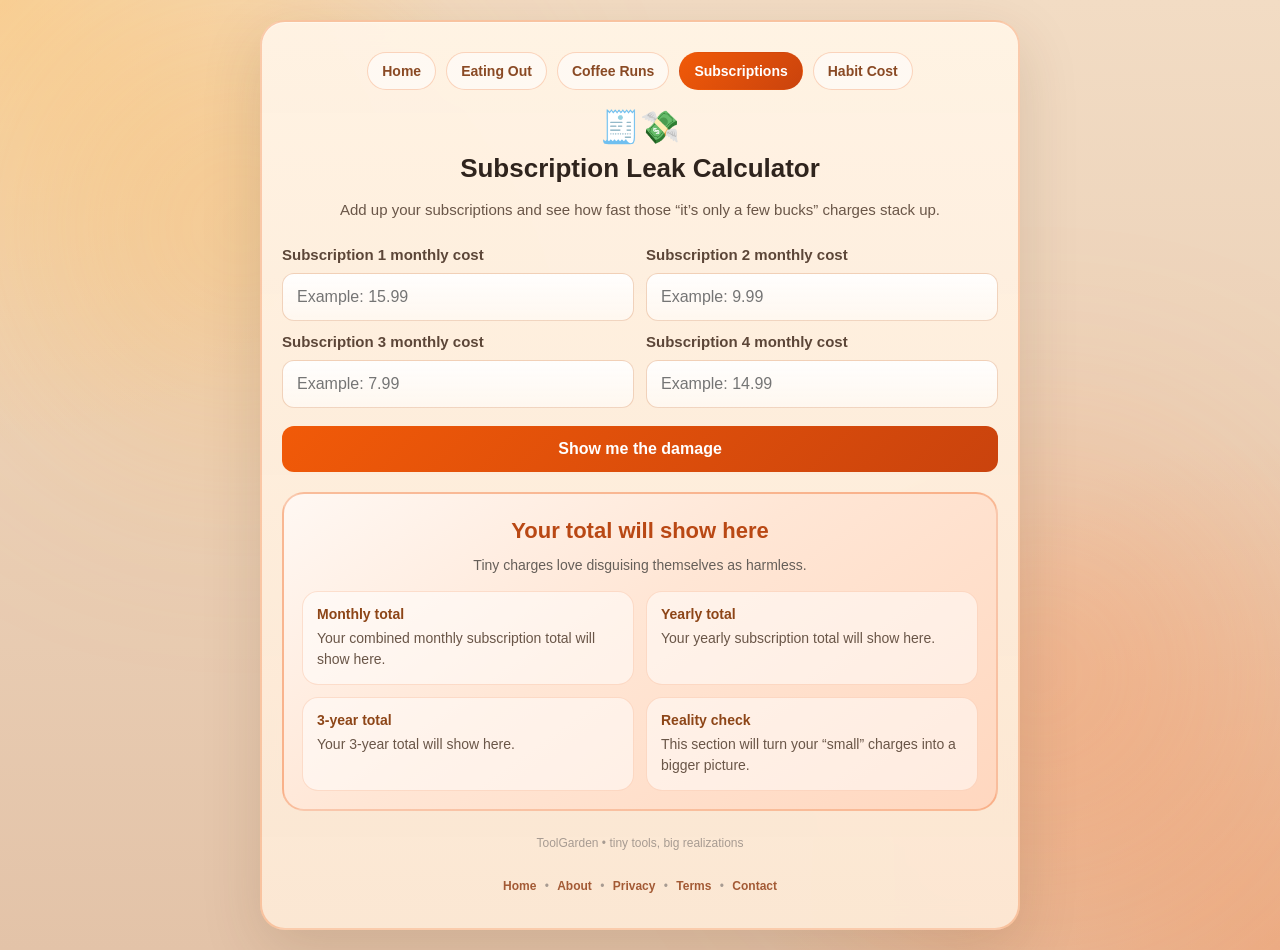
==== subscriptions.html @ fad21fa9 "Create subscriptions.html" ====
<!DOCTYPE html>
<html lang="en">
<head>
  <meta charset="UTF-8" />
  <meta name="viewport" content="width=device-width, initial-scale=1.0"/>
  <title>Subscription Leak Calculator | ToolGarden</title>
  <meta name="description" content="Add up your subscriptions and see the monthly and yearly total." />
  <style>
    * { box-sizing: border-box; }
    html, body { margin: 0; padding: 0; width: 100%; min-height: 100%; }
    body {
      font-family: Arial, sans-serif;
      color: #2f241d;
      overflow-x: hidden;
      position: relative;
      background:
        radial-gradient(circle at top left, rgba(255, 197, 109, 0.52), transparent 28%),
        radial-gradient(circle at bottom right, rgba(255, 130, 64, 0.34), transparent 32%),
        linear-gradient(180deg, #f2dcc4 0%, #e3c3a8 100%);
    }
    .page-wrap {
      min-height: 100vh;
      min-height: 100dvh;
      display: flex;
      align-items: center;
      justify-content: center;
      padding: 20px;
      position: relative;
      z-index: 2;
    }
    .background {
      position: fixed;
      inset: 0;
      pointer-events: none;
      overflow: hidden;
      z-index: 0;
    }
    .background span {
      position: absolute;
      bottom: -140px;
      font-size: 2.5rem;
      opacity: 0.30;
      animation: floatUp linear infinite;
      user-select: none;
      text-shadow: 0 4px 18px rgba(255, 255, 255, 0.14);
    }
    .background span:nth-child(1)  { left: 3%;  animation-duration: 16s; animation-delay: 0s; }
    .background span:nth-child(2)  { left: 10%; animation-duration: 20s; animation-delay: 3s; }
    .background span:nth-child(3)  { left: 18%; animation-duration: 17s; animation-delay: 1s; }
    .background span:nth-child(4)  { left: 26%; animation-duration: 22s; animation-delay: 5s; }
    .background span:nth-child(5)  { left: 34%; animation-duration: 18s; animation-delay: 2s; }
    .background span:nth-child(6)  { left: 42%; animation-duration: 21s; animation-delay: 6s; }
    .background span:nth-child(7)  { left: 50%; animation-duration: 17s; animation-delay: 4s; }
    .background span:nth-child(8)  { left: 58%; animation-duration: 23s; animation-delay: 1.5s; }
    .background span:nth-child(9)  { left: 66%; animation-duration: 19s; animation-delay: 4.5s; }
    .background span:nth-child(10) { left: 74%; animation-duration: 24s; animation-delay: 2.5s; }
    .background span:nth-child(11) { left: 82%; animation-duration: 18s; animation-delay: 6.5s; }
    .background span:nth-child(12) { left: 90%; animation-duration: 21s; animation-delay: 3.5s; }
    @keyframes floatUp {
      0% { transform: translateY(0) rotate(0deg) scale(0.96); opacity: 0; }
      8% { opacity: 0.30; }
      70% { opacity: 0.30; }
      100% { transform: translateY(-128vh) rotate(360deg) scale(1.08); opacity: 0; }
    }
    .glow, .glow2 {
      position: fixed;
      width: 380px;
      height: 380px;
      border-radius: 50%;
      filter: blur(135px);
      opacity: 0.36;
      z-index: 0;
      pointer-events: none;
    }
    .glow { background: #ffb347; top: 4%; left: 4%; }
    .glow2 { background: #ff8748; bottom: 4%; right: 4%; }
    .card {
      width: 100%;
      max-width: 760px;
      background: linear-gradient(180deg, rgba(255, 243, 228, 0.98) 0%, rgba(252, 232, 212, 0.96) 100%);
      backdrop-filter: blur(12px);
      -webkit-backdrop-filter: blur(12px);
      border-radius: 25px;
      padding: 30px 20px;
      text-align: center;
      box-shadow: 0 20px 60px rgba(83, 49, 18, 0.15), inset 0 1px 0 rgba(255,255,255,0.34);
      border: 2px solid rgba(234, 88, 12, 0.26);
      position: relative;
      z-index: 3;
    }
    .tool-switcher {
      display: flex;
      justify-content: center;
      gap: 10px;
      flex-wrap: wrap;
      margin-bottom: 18px;
    }
    .tool-link {
      display: inline-block;
      padding: 10px 14px;
      border-radius: 999px;
      border: 1px solid rgba(234, 88, 12, 0.24);
      background: rgba(255,255,255,0.55);
      color: #8a4a24;
      font-size: 14px;
      font-weight: 700;
      text-decoration: none;
    }
    .tool-link.active {
      background: linear-gradient(135deg, #f15a08, #ca430d);
      color: #fff;
      border-color: transparent;
    }
    .top-emoji { font-size: 2rem; margin-bottom: 8px; }
    h1 { margin: 0; font-size: 26px; line-height: 1.15; color: #2f241d; }
    .subtitle {
      color: #6a5648;
      margin: 15px 0 25px;
      line-height: 1.5;
      font-size: 15px;
    }
    .form-grid {
      display: grid;
      grid-template-columns: 1fr;
      gap: 12px;
      text-align: left;
    }
    .field-group { text-align: left; }
    .input-label {
      display: block;
      font-weight: 700;
      font-size: 15px;
      margin-bottom: 10px;
      color: #5c4638;
    }
    input {
      width: 100%;
      padding: 14px;
      font-size: 16px;
      border-radius: 12px;
      border: 1px solid rgba(214, 132, 74, 0.34);
      background: linear-gradient(180deg, rgba(255,255,255,0.95) 0%, rgba(255,248,241,0.92) 100%);
      color: #2f241d;
    }
    button {
      width: 100%;
      padding: 14px;
      margin-top: 18px;
      background: linear-gradient(135deg, #f15a08, #ca430d);
      color: white;
      font-size: 16px;
      font-weight: 700;
      border: none;
      border-radius: 12px;
      cursor: pointer;
    }
    .result-box {
      margin-top: 20px;
      padding: 24px 18px 18px;
      border-radius: 22px;
      background: linear-gradient(145deg, #fff8f3 0%, #ffe6d5 45%, #ffd7bf 100%);
      border: 2px solid rgba(234, 88, 12, 0.30);
      text-align: left;
    }
    .result {
      font-size: 22px;
      font-weight: 800;
      color: #b94814;
      line-height: 1.2;
      text-align: center;
    }
    .subtext {
      margin-top: 10px;
      color: #665f59;
      font-size: 14px;
      line-height: 1.45;
      text-align: center;
    }
    .stats-grid {
      display: grid;
      grid-template-columns: 1fr;
      gap: 12px;
      margin-top: 16px;
    }
    .stat-card {
      padding: 14px;
      border-radius: 16px;
      background: rgba(255,255,255,0.5);
      border: 1px solid rgba(234, 88, 12, 0.16);
    }
    .stat-title {
      font-weight: 800;
      color: #8d4517;
      font-size: 14px;
      margin-bottom: 6px;
    }
    .stat-text {
      color: #6a5648;
      font-size: 14px;
      line-height: 1.5;
    }
    .footer {
      margin-top: 22px;
      font-size: 12px;
      color: #a79b92;
      line-height: 1.8;
      text-align: center;
    }
    .footer a {
      color: #a35a35;
      text-decoration: none;
      font-weight: 700;
      margin: 0 5px;
    }
    @media (min-width: 700px) {
      .form-grid,
      .stats-grid {
        grid-template-columns: 1fr 1fr;
      }
    }
  </style>
</head>
<body>
  <div class="background">
    <span>🧾</span>
    <span>💸</span>
    <span>📺</span>
    <span>🎵</span>
    <span>💳</span>
    <span>📱</span>
    <span>🧠</span>
    <span>✨</span>
    <span>🎬</span>
    <span>💰</span>
    <span>📦</span>
    <span>🪙</span>
  </div>

  <div class="glow"></div>
  <div class="glow2"></div>

  <div class="page-wrap">
    <div class="card">
      <div class="tool-switcher">
        <a class="tool-link" href="index.html">Home</a>
        <a class="tool-link" href="eating-out.html">Eating Out</a>
        <a class="tool-link" href="coffee.html">Coffee Runs</a>
        <a class="tool-link active" href="subscriptions.html">Subscriptions</a>
        <a class="tool-link" href="habit-cost.html">Habit Cost</a>
      </div>

      <div class="top-emoji">🧾💸</div>
      <h1>Subscription Leak Calculator</h1>
      <p class="subtitle">
        Add up your subscriptions and see how fast those “it’s only a few bucks” charges stack up.
      </p>

      <div class="form-grid">
        <div class="field-group">
          <label class="input-label" for="sub1">Subscription 1 monthly cost</label>
          <input type="number" id="sub1" placeholder="Example: 15.99" />
        </div>
        <div class="field-group">
          <label class="input-label" for="sub2">Subscription 2 monthly cost</label>
          <input type="number" id="sub2" placeholder="Example: 9.99" />
        </div>
        <div class="field-group">
          <label class="input-label" for="sub3">Subscription 3 monthly cost</label>
          <input type="number" id="sub3" placeholder="Example: 7.99" />
        </div>
        <div class="field-group">
          <label class="input-label" for="sub4">Subscription 4 monthly cost</label>
          <input type="number" id="sub4" placeholder="Example: 14.99" />
        </div>
      </div>

      <button onclick="calculateSubscriptions()">Show me the damage</button>

      <div class="result-box">
        <div class="result" id="result">Your total will show here</div>
        <div class="subtext" id="subtext">Tiny charges love disguising themselves as harmless.</div>

        <div class="stats-grid">
          <div class="stat-card">
            <div class="stat-title">Monthly total</div>
            <div class="stat-text" id="monthlyTotal">Your combined monthly subscription total will show here.</div>
          </div>
          <div class="stat-card">
            <div class="stat-title">Yearly total</div>
            <div class="stat-text" id="yearlyTotal">Your yearly subscription total will show here.</div>
          </div>
          <div class="stat-card">
            <div class="stat-title">3-year total</div>
            <div class="stat-text" id="threeYearTotal">Your 3-year total will show here.</div>
          </div>
          <div class="stat-card">
            <div class="stat-title">Reality check</div>
            <div class="stat-text" id="realityCheck">This section will turn your “small” charges into a bigger picture.</div>
          </div>
        </div>
      </div>

      <div class="footer">
        ToolGarden • tiny tools, big realizations<br><br>
        <a href="index.html">Home</a> •
        <a href="about.html">About</a> •
        <a href="privacy.html">Privacy</a> •
        <a href="terms.html">Terms</a> •
        <a href="contact.html">Contact</a>
      </div>
    </div>
  </div>

  <script>
    function money(num) {
      return `$${num.toLocaleString(undefined, { minimumFractionDigits: 2, maximumFractionDigits: 2 })}`;
    }

    function calculateSubscriptions() {
      const values = [
        Number(document.getElementById("sub1").value) || 0,
        Number(document.getElementById("sub2").value) || 0,
        Number(document.getElementById("sub3").value) || 0,
        Number(document.getElementById("sub4").value) || 0
      ];

      const monthly = values.reduce((sum, val) => sum + val, 0);
      const yearly = monthly * 12;
      const threeYear = yearly * 3;

      document.getElementById("result").innerText = monthly > 0
        ? `${money(yearly)} per year 😬`
        : "Enter at least one subscription";

      document.getElementById("subtext").innerText = monthly > 0
        ? "The sneakiest budget leaks are the ones on autopay."
        : "Add a few subscriptions and let the tiny charges confess.";

      document.getElementById("monthlyTotal").innerText = monthly > 0
        ? `${money(monthly)} every month.`
        : "Your monthly total will show here.";

      document.getElementById("yearlyTotal").innerText = monthly > 0
        ? `${money(yearly)} per year.`
        : "Your yearly total will show here.";

      document.getElementById("threeYearTotal").innerText = monthly > 0
        ? `${money(threeYear)} over 3 years.`
        : "Your 3-year total will show here.";

      document.getElementById("realityCheck").innerText = monthly > 0
        ? `That’s money leaving quietly every month whether you think about it or not.`
        : "This section will turn your small charges into a bigger picture.";
    }
  </script>
</body>
</html>
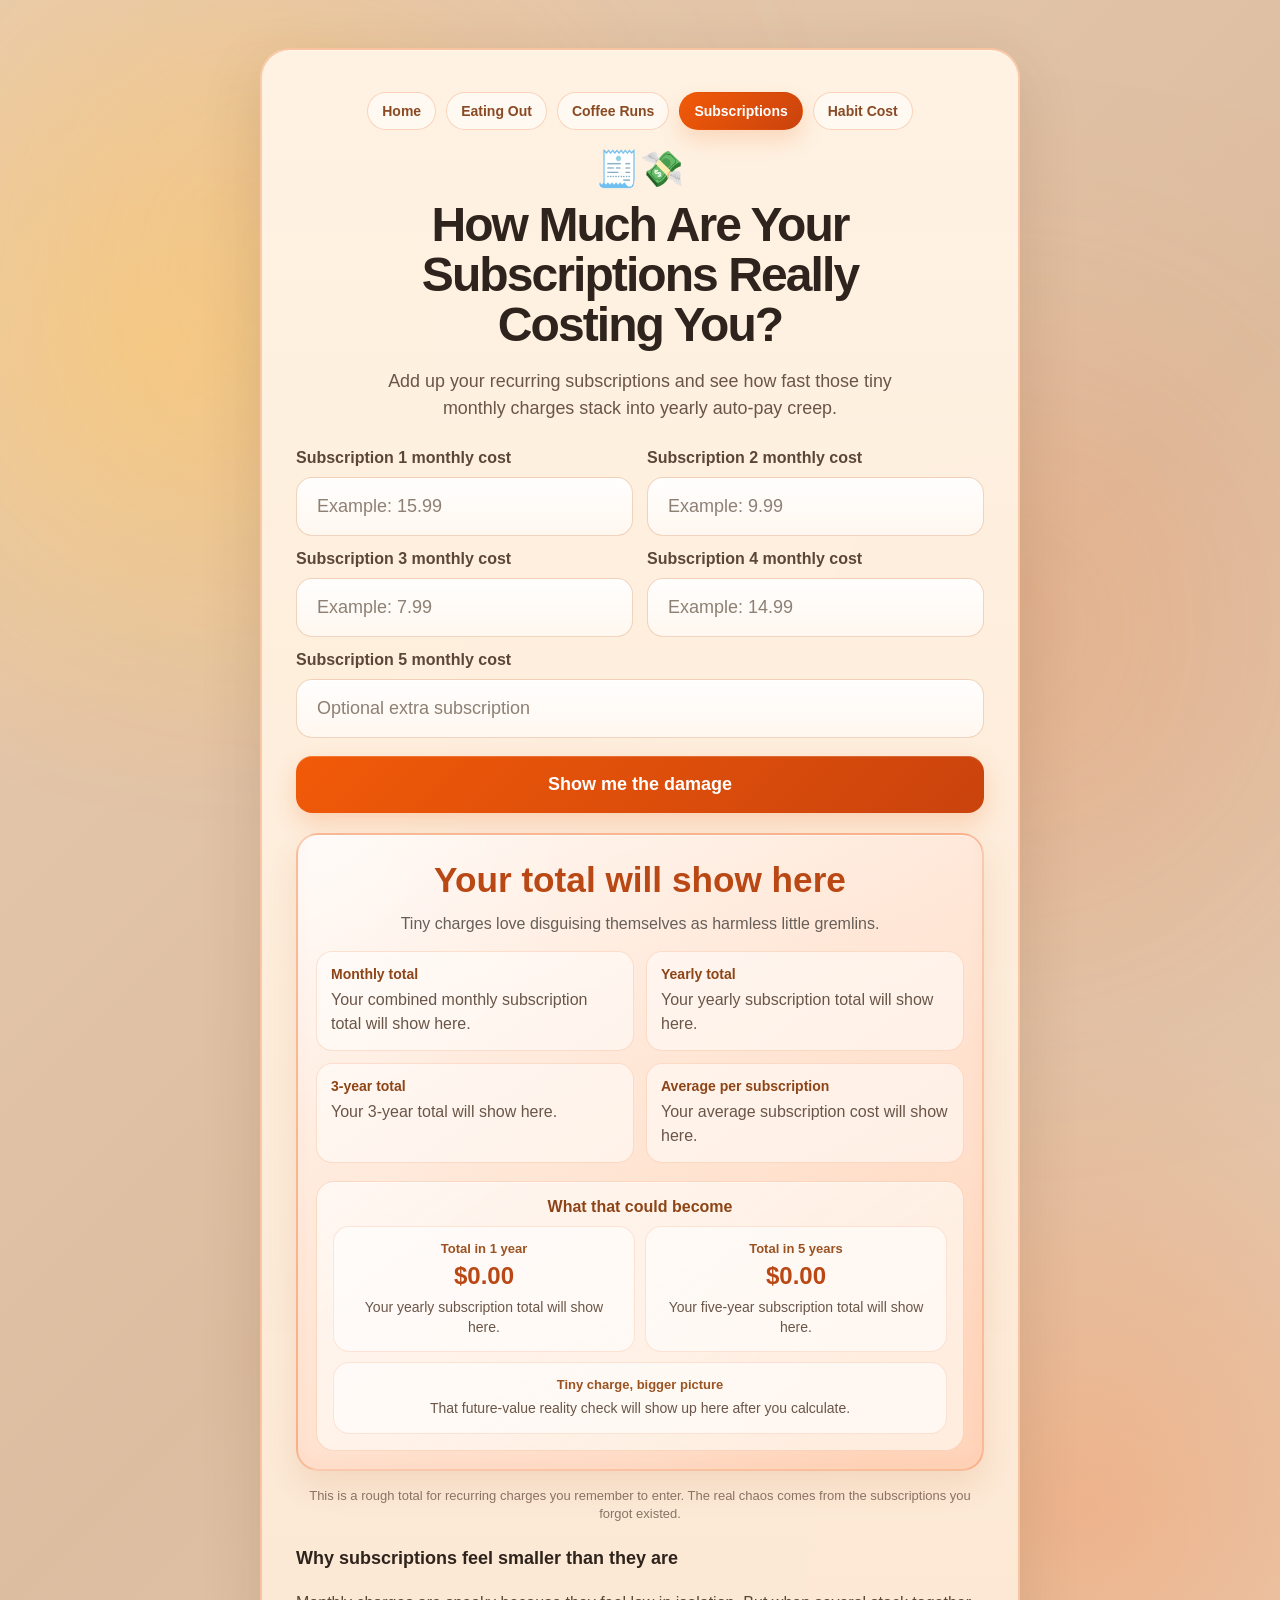
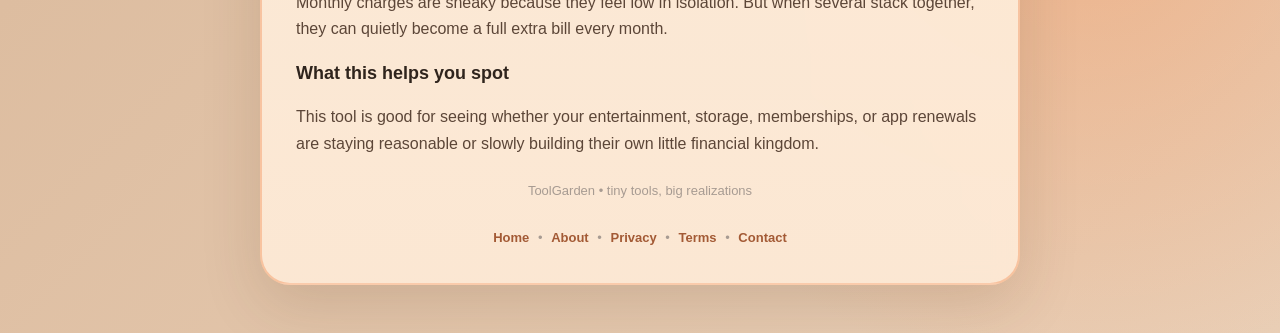
==== commit 8c269a05: "Update subscriptions.html" ====
--- a/subscriptions.html
+++ b/subscriptions.html
@@ -5,9 +5,19 @@
   <meta name="viewport" content="width=device-width, initial-scale=1.0"/>
   <title>Subscription Leak Calculator | ToolGarden</title>
   <meta name="description" content="Add up your subscriptions and see the monthly and yearly total." />
+
   <style>
-    * { box-sizing: border-box; }
-    html, body { margin: 0; padding: 0; width: 100%; min-height: 100%; }
+    * {
+      box-sizing: border-box;
+    }
+
+    html, body {
+      margin: 0;
+      padding: 0;
+      width: 100%;
+      min-height: 100%;
+    }
+
     body {
       font-family: Arial, sans-serif;
       color: #2f241d;
@@ -18,6 +28,7 @@
         radial-gradient(circle at bottom right, rgba(255, 130, 64, 0.34), transparent 32%),
         linear-gradient(180deg, #f2dcc4 0%, #e3c3a8 100%);
     }
+
     .page-wrap {
       min-height: 100vh;
       min-height: 100dvh;
@@ -28,6 +39,7 @@
       position: relative;
       z-index: 2;
     }
+
     .background {
       position: fixed;
       inset: 0;
@@ -35,6 +47,7 @@
       overflow: hidden;
       z-index: 0;
     }
+
     .background span {
       position: absolute;
       bottom: -140px;
@@ -42,8 +55,11 @@
       opacity: 0.30;
       animation: floatUp linear infinite;
       user-select: none;
+      filter: saturate(1.05);
       text-shadow: 0 4px 18px rgba(255, 255, 255, 0.14);
-    }
+      will-change: transform, opacity;
+    }
+
     .background span:nth-child(1)  { left: 3%;  animation-duration: 16s; animation-delay: 0s; }
     .background span:nth-child(2)  { left: 10%; animation-duration: 20s; animation-delay: 3s; }
     .background span:nth-child(3)  { left: 18%; animation-duration: 17s; animation-delay: 1s; }
@@ -56,13 +72,26 @@
     .background span:nth-child(10) { left: 74%; animation-duration: 24s; animation-delay: 2.5s; }
     .background span:nth-child(11) { left: 82%; animation-duration: 18s; animation-delay: 6.5s; }
     .background span:nth-child(12) { left: 90%; animation-duration: 21s; animation-delay: 3.5s; }
+
     @keyframes floatUp {
-      0% { transform: translateY(0) rotate(0deg) scale(0.96); opacity: 0; }
-      8% { opacity: 0.30; }
-      70% { opacity: 0.30; }
-      100% { transform: translateY(-128vh) rotate(360deg) scale(1.08); opacity: 0; }
-    }
-    .glow, .glow2 {
+      0% {
+        transform: translateY(0) rotate(0deg) scale(0.96);
+        opacity: 0;
+      }
+      8% {
+        opacity: 0.30;
+      }
+      70% {
+        opacity: 0.30;
+      }
+      100% {
+        transform: translateY(-128vh) rotate(360deg) scale(1.08);
+        opacity: 0;
+      }
+    }
+
+    .glow,
+    .glow2 {
       position: fixed;
       width: 380px;
       height: 380px;
@@ -72,22 +101,37 @@
       z-index: 0;
       pointer-events: none;
     }
-    .glow { background: #ffb347; top: 4%; left: 4%; }
-    .glow2 { background: #ff8748; bottom: 4%; right: 4%; }
+
+    .glow {
+      background: #ffb347;
+      top: 4%;
+      left: 4%;
+    }
+
+    .glow2 {
+      background: #ff8748;
+      bottom: 4%;
+      right: 4%;
+    }
+
     .card {
       width: 100%;
       max-width: 760px;
-      background: linear-gradient(180deg, rgba(255, 243, 228, 0.98) 0%, rgba(252, 232, 212, 0.96) 100%);
+      background:
+        linear-gradient(180deg, rgba(255, 243, 228, 0.98) 0%, rgba(252, 232, 212, 0.96) 100%);
       backdrop-filter: blur(12px);
       -webkit-backdrop-filter: blur(12px);
       border-radius: 25px;
       padding: 30px 20px;
       text-align: center;
-      box-shadow: 0 20px 60px rgba(83, 49, 18, 0.15), inset 0 1px 0 rgba(255,255,255,0.34);
+      box-shadow:
+        0 20px 60px rgba(83, 49, 18, 0.15),
+        inset 0 1px 0 rgba(255,255,255,0.34);
       border: 2px solid rgba(234, 88, 12, 0.26);
       position: relative;
       z-index: 3;
     }
+
     .tool-switcher {
       display: flex;
       justify-content: center;
@@ -95,6 +139,7 @@
       flex-wrap: wrap;
       margin-bottom: 18px;
     }
+
     .tool-link {
       display: inline-block;
       padding: 10px 14px;
@@ -105,27 +150,52 @@
       font-size: 14px;
       font-weight: 700;
       text-decoration: none;
-    }
+      transition: transform 0.18s ease, background 0.18s ease, border-color 0.18s ease;
+    }
+
+    .tool-link:hover {
+      transform: translateY(-1px);
+      background: rgba(255,255,255,0.78);
+      border-color: rgba(234, 88, 12, 0.38);
+    }
+
     .tool-link.active {
       background: linear-gradient(135deg, #f15a08, #ca430d);
       color: #fff;
       border-color: transparent;
-    }
-    .top-emoji { font-size: 2rem; margin-bottom: 8px; }
-    h1 { margin: 0; font-size: 26px; line-height: 1.15; color: #2f241d; }
+      box-shadow: 0 10px 22px rgba(234, 88, 12, 0.18);
+    }
+
+    .top-emoji {
+      font-size: 2rem;
+      margin-bottom: 8px;
+    }
+
+    h1 {
+      margin: 0;
+      font-size: 26px;
+      line-height: 1.15;
+      color: #2f241d;
+    }
+
     .subtitle {
       color: #6a5648;
       margin: 15px 0 25px;
       line-height: 1.5;
       font-size: 15px;
     }
+
     .form-grid {
       display: grid;
       grid-template-columns: 1fr;
-      gap: 12px;
+      gap: 14px;
       text-align: left;
     }
-    .field-group { text-align: left; }
+
+    .field-group {
+      text-align: left;
+    }
+
     .input-label {
       display: block;
       font-weight: 700;
@@ -133,15 +203,30 @@
       margin-bottom: 10px;
       color: #5c4638;
     }
+
     input {
       width: 100%;
       padding: 14px;
       font-size: 16px;
       border-radius: 12px;
       border: 1px solid rgba(214, 132, 74, 0.34);
-      background: linear-gradient(180deg, rgba(255,255,255,0.95) 0%, rgba(255,248,241,0.92) 100%);
+      background:
+        linear-gradient(180deg, rgba(255,255,255,0.95) 0%, rgba(255,248,241,0.92) 100%);
       color: #2f241d;
-    }
+      transition: border-color 0.18s ease, box-shadow 0.18s ease;
+      box-shadow: inset 0 1px 0 rgba(255,255,255,0.45);
+    }
+
+    input::placeholder {
+      color: #8d8075;
+    }
+
+    input:focus {
+      outline: none;
+      border-color: #ea580c;
+      box-shadow: 0 0 0 4px rgba(234, 88, 12, 0.14);
+    }
+
     button {
       width: 100%;
       padding: 14px;
@@ -153,15 +238,44 @@
       border: none;
       border-radius: 12px;
       cursor: pointer;
-    }
+      box-shadow:
+        0 10px 24px rgba(234, 88, 12, 0.20),
+        inset 0 1px 0 rgba(255,255,255,0.18);
+      transition: transform 0.18s ease, box-shadow 0.18s ease, filter 0.18s ease, opacity 0.18s ease;
+    }
+
     .result-box {
       margin-top: 20px;
       padding: 24px 18px 18px;
       border-radius: 22px;
-      background: linear-gradient(145deg, #fff8f3 0%, #ffe6d5 45%, #ffd7bf 100%);
+      background:
+        radial-gradient(circle at top left, rgba(255,255,255,0.38), transparent 30%),
+        linear-gradient(145deg, #fff8f3 0%, #ffe6d5 45%, #ffd7bf 100%);
       border: 2px solid rgba(234, 88, 12, 0.30);
+      box-shadow:
+        0 16px 30px rgba(179, 88, 29, 0.12),
+        inset 0 1px 0 rgba(255,255,255,0.52),
+        inset 0 -8px 18px rgba(234, 88, 12, 0.04);
+      position: relative;
+      overflow: hidden;
       text-align: left;
     }
+
+    .result-box::before {
+      content: "";
+      position: absolute;
+      inset: 0;
+      background:
+        linear-gradient(180deg, rgba(255,255,255,0.10), transparent 32%),
+        radial-gradient(circle at 85% 85%, rgba(255, 164, 92, 0.10), transparent 30%);
+      pointer-events: none;
+    }
+
+    .result-box-inner {
+      position: relative;
+      z-index: 1;
+    }
+
     .result {
       font-size: 22px;
       font-weight: 800;
@@ -169,36 +283,116 @@
       line-height: 1.2;
       text-align: center;
     }
+
     .subtext {
       margin-top: 10px;
       color: #665f59;
       font-size: 14px;
       line-height: 1.45;
+      min-height: 20px;
       text-align: center;
     }
+
     .stats-grid {
       display: grid;
       grid-template-columns: 1fr;
       gap: 12px;
       margin-top: 16px;
     }
+
     .stat-card {
       padding: 14px;
       border-radius: 16px;
       background: rgba(255,255,255,0.5);
       border: 1px solid rgba(234, 88, 12, 0.16);
     }
+
     .stat-title {
       font-weight: 800;
       color: #8d4517;
       font-size: 14px;
       margin-bottom: 6px;
     }
+
     .stat-text {
       color: #6a5648;
       font-size: 14px;
       line-height: 1.5;
     }
+
+    .upgrade-strip {
+      margin-top: 18px;
+      padding: 16px;
+      border-radius: 18px;
+      background: linear-gradient(145deg, rgba(255,255,255,0.62) 0%, rgba(255,243,232,0.78) 100%);
+      border: 1px solid rgba(234, 88, 12, 0.18);
+      box-shadow: inset 0 1px 0 rgba(255,255,255,0.4);
+    }
+
+    .upgrade-heading {
+      font-size: 15px;
+      font-weight: 800;
+      color: #8d4517;
+      margin-bottom: 10px;
+      text-align: center;
+    }
+
+    .upgrade-grid {
+      display: grid;
+      grid-template-columns: 1fr;
+      gap: 10px;
+    }
+
+    .upgrade-card {
+      padding: 14px;
+      border-radius: 16px;
+      background: rgba(255,255,255,0.58);
+      border: 1px solid rgba(234, 88, 12, 0.14);
+      text-align: center;
+    }
+
+    .upgrade-label {
+      font-size: 13px;
+      font-weight: 800;
+      color: #9b5322;
+      margin-bottom: 6px;
+    }
+
+    .upgrade-value {
+      font-size: 20px;
+      font-weight: 800;
+      color: #b94814;
+      line-height: 1.2;
+    }
+
+    .upgrade-copy {
+      margin-top: 6px;
+      font-size: 13px;
+      color: #6a5648;
+      line-height: 1.45;
+    }
+
+    .info-section {
+      margin-top: 20px;
+      text-align: left;
+      font-size: 14px;
+      color: #5c4638;
+      line-height: 1.65;
+    }
+
+    .info-section h2 {
+      font-size: 18px;
+      margin: 0 0 10px;
+      color: #2f241d;
+    }
+
+    .mini-note {
+      margin-top: 16px;
+      font-size: 13px;
+      color: #8a7467;
+      line-height: 1.45;
+    }
+
     .footer {
       margin-top: 22px;
       font-size: 12px;
@@ -206,20 +400,197 @@
       line-height: 1.8;
       text-align: center;
     }
+
     .footer a {
       color: #a35a35;
       text-decoration: none;
       font-weight: 700;
       margin: 0 5px;
     }
+
+    .footer a:hover {
+      text-decoration: underline;
+    }
+
+    .loading {
+      opacity: 0.86;
+      transform: scale(0.99);
+    }
+
+    .result-pop {
+      animation: resultPop 0.35s ease;
+    }
+
+    @keyframes resultPop {
+      0% {
+        transform: translateY(6px) scale(0.985);
+        opacity: 0.72;
+      }
+      100% {
+        transform: translateY(0) scale(1);
+        opacity: 1;
+      }
+    }
+
     @media (min-width: 700px) {
       .form-grid,
-      .stats-grid {
+      .stats-grid,
+      .upgrade-grid {
         grid-template-columns: 1fr 1fr;
+      }
+
+      .sub-wide {
+        grid-column: 1 / -1;
+      }
+
+      .upgrade-card.wide {
+        grid-column: 1 / -1;
+      }
+    }
+
+    @media (max-width: 480px) {
+      .page-wrap {
+        padding: 16px 12px;
+      }
+
+      .card {
+        padding: 24px 16px 20px;
+        border-radius: 22px;
+      }
+
+      h1 {
+        font-size: 22px;
+      }
+
+      .subtitle {
+        font-size: 14px;
+      }
+
+      .background span {
+        font-size: 2.35rem;
+        opacity: 0.34;
+      }
+
+      .glow,
+      .glow2 {
+        width: 250px;
+        height: 250px;
+        filter: blur(95px);
+        opacity: 0.32;
+      }
+
+      .tool-link {
+        font-size: 13px;
+        padding: 9px 12px;
+      }
+
+      .upgrade-value {
+        font-size: 18px;
+      }
+    }
+
+    @media (min-width: 1024px) {
+      body {
+        background:
+          radial-gradient(circle at 12% 18%, rgba(255, 209, 122, 0.56), transparent 23%),
+          radial-gradient(circle at 85% 78%, rgba(255, 140, 74, 0.34), transparent 26%),
+          linear-gradient(135deg, #e8ccb1 0%, #ddbda0 50%, #e9cfb7 100%);
+      }
+
+      .page-wrap {
+        padding: 48px;
+      }
+
+      .card {
+        padding: 42px 34px 34px;
+        border-radius: 30px;
+      }
+
+      .top-emoji {
+        font-size: 2.2rem;
+        margin-bottom: 10px;
+      }
+
+      h1 {
+        font-size: 3rem;
+        line-height: 1.04;
+        letter-spacing: -0.04em;
+        max-width: 560px;
+        margin: 0 auto;
+      }
+
+      .subtitle {
+        font-size: 1.12rem;
+        max-width: 560px;
+        margin: 18px auto 28px;
+      }
+
+      .input-label {
+        font-size: 16px;
+      }
+
+      input {
+        padding: 18px 20px;
+        font-size: 18px;
+        border-radius: 16px;
+      }
+
+      button {
+        padding: 18px 20px;
+        font-size: 18px;
+        border-radius: 16px;
+      }
+
+      button:hover {
+        transform: translateY(-2px) scale(1.012);
+        box-shadow:
+          0 16px 36px rgba(234, 88, 12, 0.28),
+          inset 0 1px 0 rgba(255,255,255,0.20);
+        filter: brightness(1.04) saturate(1.04);
+      }
+
+      .result {
+        font-size: 2.2rem;
+      }
+
+      .subtext,
+      .stat-text,
+      .info-section {
+        font-size: 1rem;
+      }
+
+      .upgrade-heading {
+        font-size: 16px;
+      }
+
+      .upgrade-value {
+        font-size: 24px;
+      }
+
+      .upgrade-copy {
+        font-size: 14px;
+      }
+
+      .footer {
+        font-size: 13px;
+      }
+
+      .background span {
+        font-size: 3rem;
+        opacity: 0.28;
+      }
+
+      .glow,
+      .glow2 {
+        width: 470px;
+        height: 470px;
+        filter: blur(150px);
+        opacity: 0.32;
       }
     }
   </style>
 </head>
+
 <body>
   <div class="background">
     <span>🧾</span>
@@ -250,9 +621,11 @@
       </div>
 
       <div class="top-emoji">🧾💸</div>
-      <h1>Subscription Leak Calculator</h1>
+
+      <h1>How Much Are Your Subscriptions Really Costing You?</h1>
+
       <p class="subtitle">
-        Add up your subscriptions and see how fast those “it’s only a few bucks” charges stack up.
+        Add up your recurring subscriptions and see how fast those tiny monthly charges stack into yearly auto-pay creep.
       </p>
 
       <div class="form-grid">
@@ -260,44 +633,110 @@
           <label class="input-label" for="sub1">Subscription 1 monthly cost</label>
           <input type="number" id="sub1" placeholder="Example: 15.99" />
         </div>
+
         <div class="field-group">
           <label class="input-label" for="sub2">Subscription 2 monthly cost</label>
           <input type="number" id="sub2" placeholder="Example: 9.99" />
         </div>
+
         <div class="field-group">
           <label class="input-label" for="sub3">Subscription 3 monthly cost</label>
           <input type="number" id="sub3" placeholder="Example: 7.99" />
         </div>
+
         <div class="field-group">
           <label class="input-label" for="sub4">Subscription 4 monthly cost</label>
           <input type="number" id="sub4" placeholder="Example: 14.99" />
         </div>
+
+        <div class="field-group sub-wide">
+          <label class="input-label" for="sub5">Subscription 5 monthly cost</label>
+          <input type="number" id="sub5" placeholder="Optional extra subscription" />
+        </div>
       </div>
 
-      <button onclick="calculateSubscriptions()">Show me the damage</button>
-
-      <div class="result-box">
-        <div class="result" id="result">Your total will show here</div>
-        <div class="subtext" id="subtext">Tiny charges love disguising themselves as harmless.</div>
-
-        <div class="stats-grid">
-          <div class="stat-card">
-            <div class="stat-title">Monthly total</div>
-            <div class="stat-text" id="monthlyTotal">Your combined monthly subscription total will show here.</div>
+      <button id="calcButton" onclick="calculateSubscriptions()">Show me the damage</button>
+
+      <div class="result-box" id="resultBox">
+        <div class="result-box-inner">
+          <div class="result" id="result">Your total will show here</div>
+          <div class="subtext" id="subtext">Tiny charges love disguising themselves as harmless little gremlins.</div>
+
+          <div class="stats-grid">
+            <div class="stat-card">
+              <div class="stat-title">Monthly total</div>
+              <div class="stat-text" id="monthlyTotal">
+                Your combined monthly subscription total will show here.
+              </div>
+            </div>
+
+            <div class="stat-card">
+              <div class="stat-title">Yearly total</div>
+              <div class="stat-text" id="yearlyTotal">
+                Your yearly subscription total will show here.
+              </div>
+            </div>
+
+            <div class="stat-card">
+              <div class="stat-title">3-year total</div>
+              <div class="stat-text" id="threeYearTotal">
+                Your 3-year total will show here.
+              </div>
+            </div>
+
+            <div class="stat-card">
+              <div class="stat-title">Average per subscription</div>
+              <div class="stat-text" id="averageSub">
+                Your average subscription cost will show here.
+              </div>
+            </div>
           </div>
-          <div class="stat-card">
-            <div class="stat-title">Yearly total</div>
-            <div class="stat-text" id="yearlyTotal">Your yearly subscription total will show here.</div>
-          </div>
-          <div class="stat-card">
-            <div class="stat-title">3-year total</div>
-            <div class="stat-text" id="threeYearTotal">Your 3-year total will show here.</div>
-          </div>
-          <div class="stat-card">
-            <div class="stat-title">Reality check</div>
-            <div class="stat-text" id="realityCheck">This section will turn your “small” charges into a bigger picture.</div>
+
+          <div class="upgrade-strip">
+            <div class="upgrade-heading">What that could become</div>
+
+            <div class="upgrade-grid">
+              <div class="upgrade-card">
+                <div class="upgrade-label">Total in 1 year</div>
+                <div class="upgrade-value" id="oneYearValue">$0.00</div>
+                <div class="upgrade-copy" id="oneYearCopy">
+                  Your yearly subscription total will show here.
+                </div>
+              </div>
+
+              <div class="upgrade-card">
+                <div class="upgrade-label">Total in 5 years</div>
+                <div class="upgrade-value" id="fiveYearValue">$0.00</div>
+                <div class="upgrade-copy" id="fiveYearCopy">
+                  Your five-year subscription total will show here.
+                </div>
+              </div>
+
+              <div class="upgrade-card wide">
+                <div class="upgrade-label">Tiny charge, bigger picture</div>
+                <div class="upgrade-copy" id="upgradeComparison">
+                  That future-value reality check will show up here after you calculate.
+                </div>
+              </div>
+            </div>
           </div>
         </div>
+      </div>
+
+      <div class="mini-note">
+        This is a rough total for recurring charges you remember to enter. The real chaos comes from the subscriptions you forgot existed.
+      </div>
+
+      <div class="info-section">
+        <h2>Why subscriptions feel smaller than they are</h2>
+        <p>
+          Monthly charges are sneaky because they feel low in isolation. But when several stack together, they can quietly become a full extra bill every month.
+        </p>
+
+        <h2>What this helps you spot</h2>
+        <p>
+          This tool is good for seeing whether your entertainment, storage, memberships, or app renewals are staying reasonable or slowly building their own little financial kingdom.
+        </p>
       </div>
 
       <div class="footer">
@@ -313,7 +752,40 @@
 
   <script>
     function money(num) {
-      return `$${num.toLocaleString(undefined, { minimumFractionDigits: 2, maximumFractionDigits: 2 })}`;
+      return `$${num.toLocaleString(undefined, {
+        minimumFractionDigits: 2,
+        maximumFractionDigits: 2
+      })}`;
+    }
+
+    function getSubscriptionReaction(yearly, fiveYear) {
+      if (yearly < 100) {
+        return "Very tiny. Still technically a leak, just one wearing soft socks.";
+      } else if (yearly < 300) {
+        return "Not horrible, but definitely not invisible.";
+      } else if (yearly < 700) {
+        return `This is where tiny monthly charges start becoming real yearly money. In 5 years, that's ${money(fiveYear)}.`;
+      } else if (yearly < 1500) {
+        return `Okay yep, your autopay lineup has some weight now. In 5 years, that's ${money(fiveYear)}.`;
+      } else if (yearly < 3000) {
+        return `This is a full recurring budget character at this point. In 5 years, that's ${money(fiveYear)} 😬`;
+      } else {
+        return `Respectfully, your subscriptions are running a small empire. In 5 years, that's ${money(fiveYear)} 💀`;
+      }
+    }
+
+    function getSubscriptionComparison(amount) {
+      if (amount < 250) {
+        return "That’s a grocery refill, a bill assist, or just less money disappearing into the digital fog.";
+      } else if (amount < 1000) {
+        return "That’s enough to feel. The kind of total that could be better doing literally anything else.";
+      } else if (amount < 3000) {
+        return "That could become savings, debt relief, or a useful buffer instead of funding forgotten apps and background auto-renewals.";
+      } else if (amount < 7000) {
+        return "That’s the kind of number that makes people suddenly remember three services they never even use.";
+      } else {
+        return "That is no longer streaming money. That is full-on future-you money being siphoned into autopay fog.";
+      }
     }
 
     function calculateSubscriptions() {
@@ -321,36 +793,89 @@
         Number(document.getElementById("sub1").value) || 0,
         Number(document.getElementById("sub2").value) || 0,
         Number(document.getElementById("sub3").value) || 0,
-        Number(document.getElementById("sub4").value) || 0
+        Number(document.getElementById("sub4").value) || 0,
+        Number(document.getElementById("sub5").value) || 0
       ];
 
+      const filledValues = values.filter(v => v > 0);
       const monthly = values.reduce((sum, val) => sum + val, 0);
       const yearly = monthly * 12;
       const threeYear = yearly * 3;
-
-      document.getElementById("result").innerText = monthly > 0
-        ? `${money(yearly)} per year 😬`
-        : "Enter at least one subscription";
-
-      document.getElementById("subtext").innerText = monthly > 0
-        ? "The sneakiest budget leaks are the ones on autopay."
-        : "Add a few subscriptions and let the tiny charges confess.";
-
-      document.getElementById("monthlyTotal").innerText = monthly > 0
-        ? `${money(monthly)} every month.`
-        : "Your monthly total will show here.";
-
-      document.getElementById("yearlyTotal").innerText = monthly > 0
-        ? `${money(yearly)} per year.`
-        : "Your yearly total will show here.";
-
-      document.getElementById("threeYearTotal").innerText = monthly > 0
-        ? `${money(threeYear)} over 3 years.`
-        : "Your 3-year total will show here.";
-
-      document.getElementById("realityCheck").innerText = monthly > 0
-        ? `That’s money leaving quietly every month whether you think about it or not.`
-        : "This section will turn your small charges into a bigger picture.";
+      const fiveYear = yearly * 5;
+      const average = filledValues.length ? monthly / filledValues.length : 0;
+
+      const result = document.getElementById("result");
+      const subtext = document.getElementById("subtext");
+      const monthlyTotal = document.getElementById("monthlyTotal");
+      const yearlyTotal = document.getElementById("yearlyTotal");
+      const threeYearTotal = document.getElementById("threeYearTotal");
+      const averageSub = document.getElementById("averageSub");
+
+      const oneYearValue = document.getElementById("oneYearValue");
+      const fiveYearValue = document.getElementById("fiveYearValue");
+      const oneYearCopy = document.getElementById("oneYearCopy");
+      const fiveYearCopy = document.getElementById("fiveYearCopy");
+      const upgradeComparison = document.getElementById("upgradeComparison");
+
+      const resultBox = document.getElementById("resultBox");
+      const button = document.getElementById("calcButton");
+
+      if (monthly <= 0) {
+        result.innerText = "Enter at least one subscription 👀";
+        subtext.innerText = "Add a few subscriptions and let the tiny charges confess.";
+        monthlyTotal.innerText = "Your combined monthly subscription total will show here.";
+        yearlyTotal.innerText = "Your yearly subscription total will show here.";
+        threeYearTotal.innerText = "Your 3-year total will show here.";
+        averageSub.innerText = "Your average subscription cost will show here.";
+        oneYearValue.innerText = "$0.00";
+        fiveYearValue.innerText = "$0.00";
+        oneYearCopy.innerText = "Your yearly subscription total will show here.";
+        fiveYearCopy.innerText = "Your five-year subscription total will show here.";
+        upgradeComparison.innerText = "That future-value reality check will show up here after you calculate.";
+        return;
+      }
+
+      button.disabled = true;
+      button.style.opacity = "0.9";
+      button.style.cursor = "wait";
+
+      resultBox.classList.remove("result-pop");
+      void resultBox.offsetWidth;
+      resultBox.classList.add("loading");
+
+      result.innerText = "Calculating the damage...";
+      subtext.innerText = "Summoning your quiet little recurring charges...";
+      monthlyTotal.innerText = "Calculating...";
+      yearlyTotal.innerText = "Calculating...";
+      threeYearTotal.innerText = "Calculating...";
+      averageSub.innerText = "Calculating...";
+      oneYearValue.innerText = "...";
+      fiveYearValue.innerText = "...";
+      oneYearCopy.innerText = "Calculating...";
+      fiveYearCopy.innerText = "Calculating...";
+      upgradeComparison.innerText = "Calculating...";
+
+      setTimeout(() => {
+        result.innerText = `${money(yearly)} per year 😬`;
+        subtext.innerText = getSubscriptionReaction(yearly, fiveYear);
+        monthlyTotal.innerText = `${money(monthly)} every month.`;
+        yearlyTotal.innerText = `${money(yearly)} per year.`;
+        threeYearTotal.innerText = `${money(threeYear)} over 3 years.`;
+        averageSub.innerText = `${money(average)} is your average cost per subscription.`;
+
+        oneYearValue.innerText = money(yearly);
+        fiveYearValue.innerText = money(fiveYear);
+        oneYearCopy.innerText = "That’s what your current monthly subscription mix becomes in a single year.";
+        fiveYearCopy.innerText = "Same autopay stack, just left running for 5 years.";
+        upgradeComparison.innerText = getSubscriptionComparison(fiveYear);
+
+        resultBox.classList.remove("loading");
+        resultBox.classList.add("result-pop");
+
+        button.disabled = false;
+        button.style.opacity = "1";
+        button.style.cursor = "pointer";
+      }, 500);
     }
   </script>
 </body>
